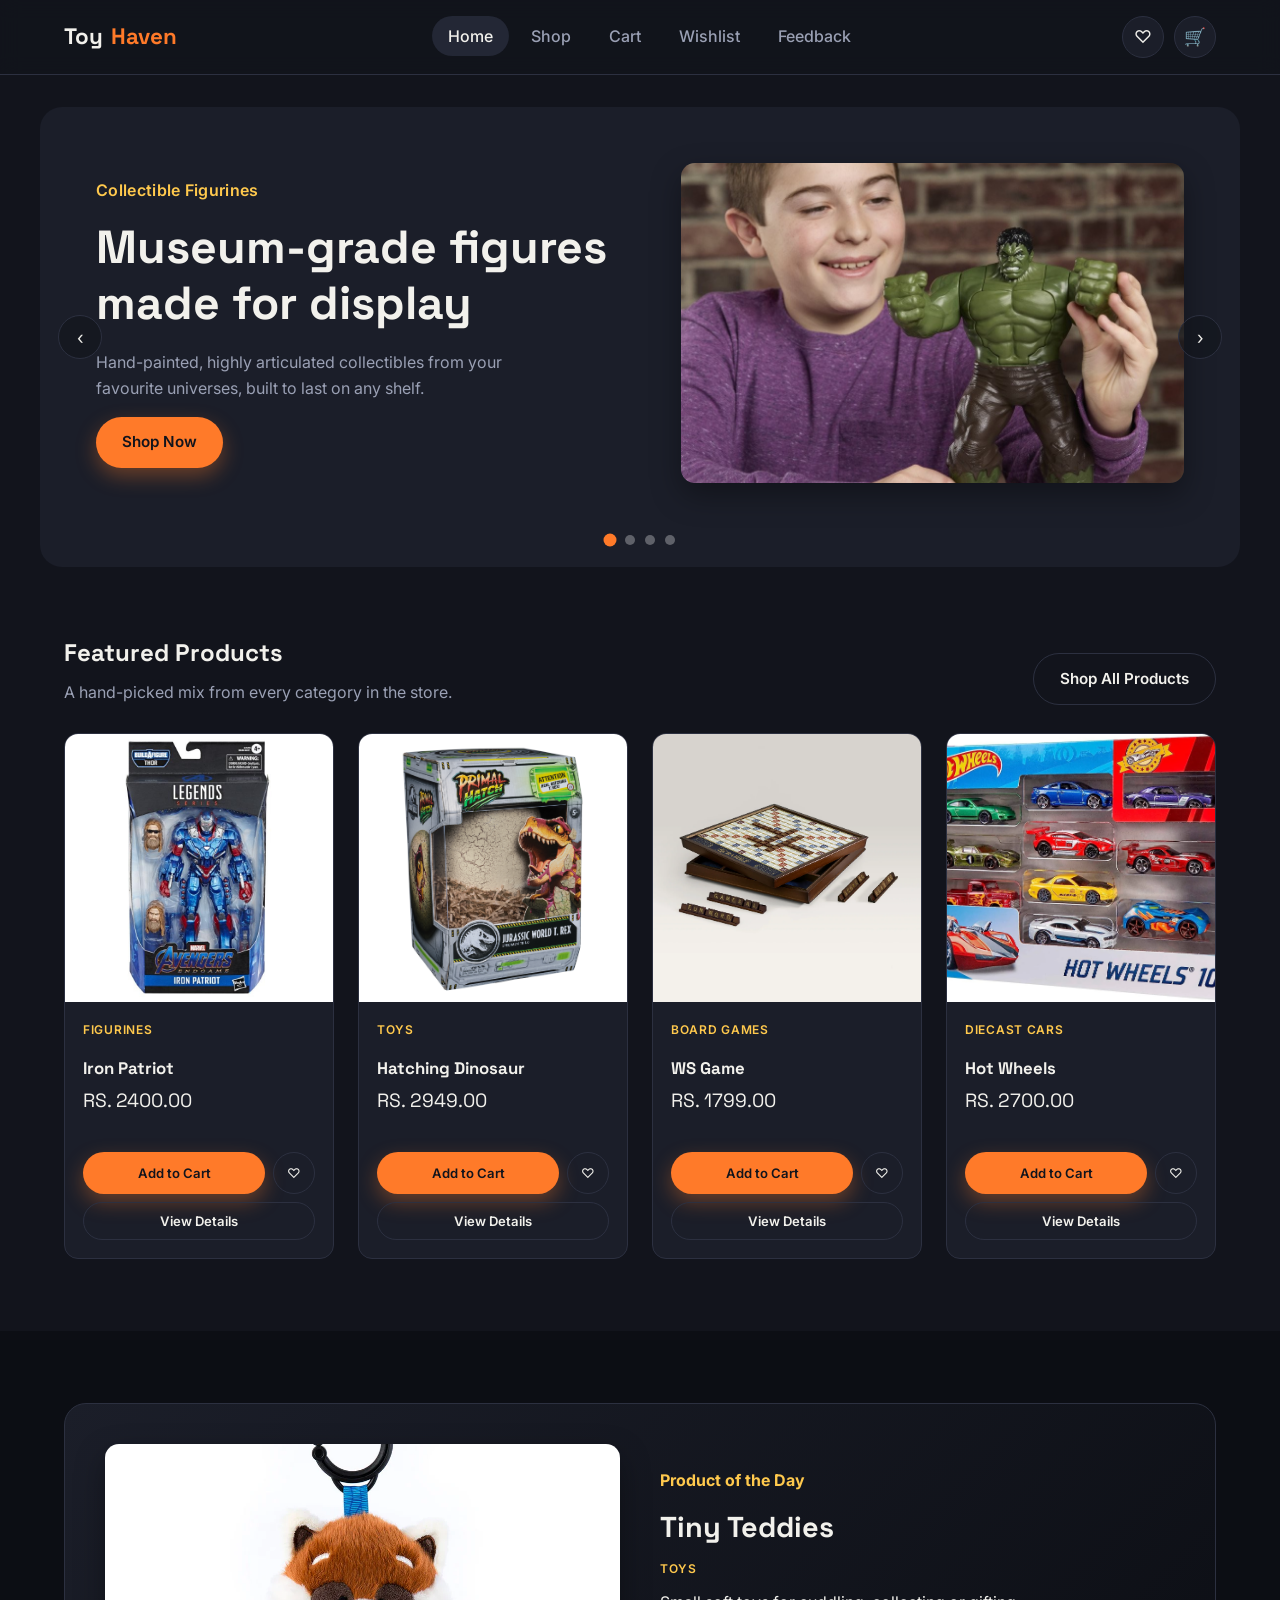
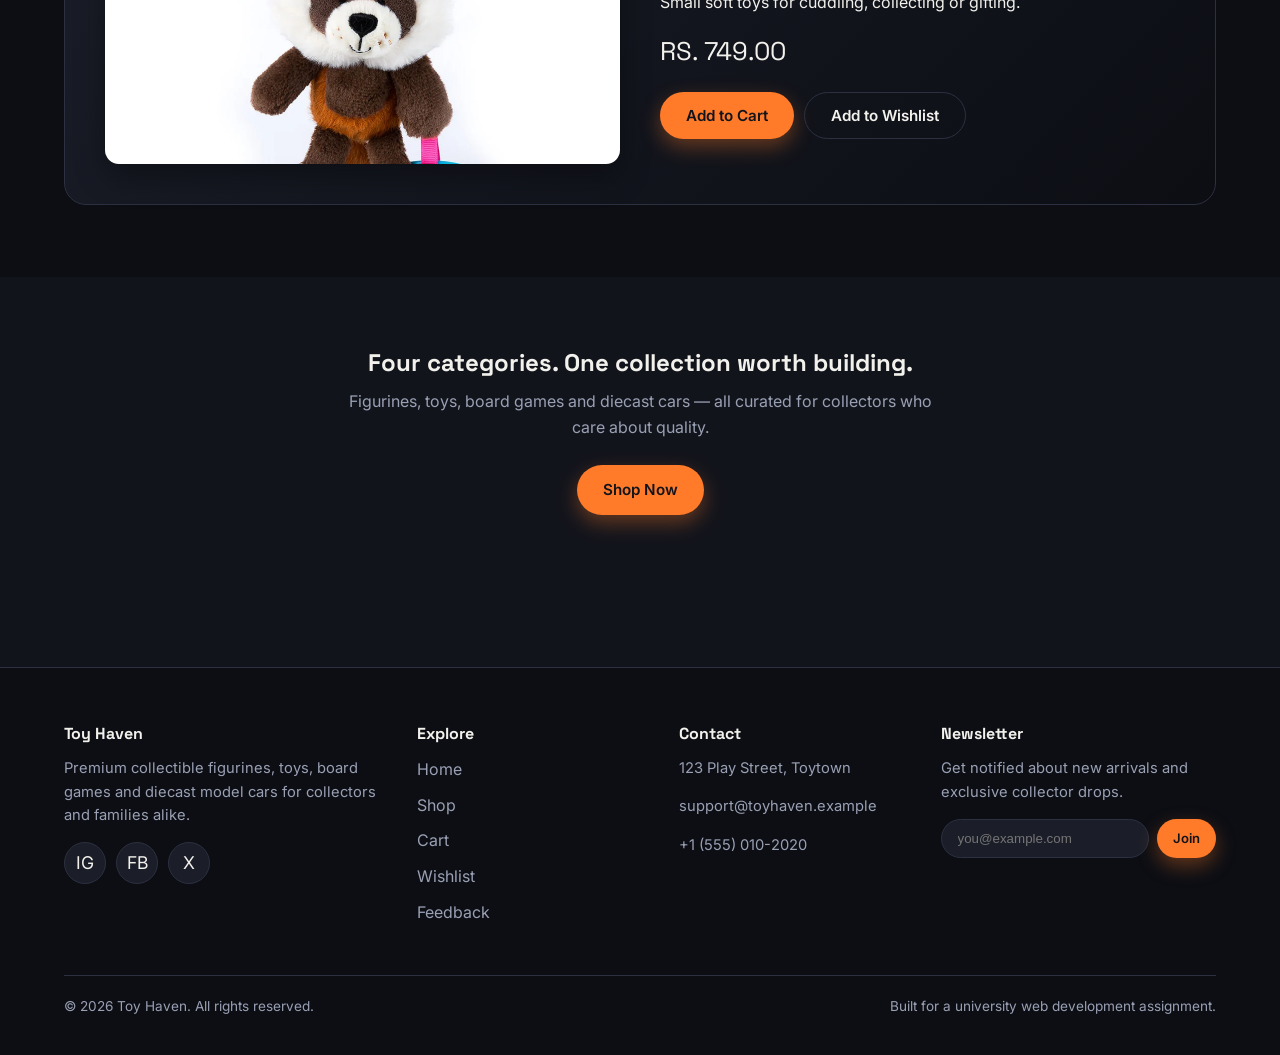
==== index.html @ 48062bab "Toy Haven website" ====
<!DOCTYPE html>
<html lang="en">
<head>
  <meta charset="UTF-8">
  <meta name="viewport" content="width=device-width, initial-scale=1.0">
  <title>Toy Haven | Premium Toys, Figurines &amp; Collectibles</title>
  <meta name="description" content="Toy Haven is a modern online toy and collectible store selling figurines, toys, board games and diecast model cars.">
  <link rel="icon" type="image/svg+xml" href="favicon.svg">
  <link rel="manifest" href="manifest.json">
  <meta name="theme-color" content="#ff7a29">
  <link rel="preconnect" href="https://fonts.googleapis.com">
  <link rel="preconnect" href="https://fonts.gstatic.com" crossorigin>
  <link href="https://fonts.googleapis.com/css2?family=Space+Grotesk:wght@500;600;700&family=Inter:wght@400;500;600&display=swap" rel="stylesheet">
  <link rel="stylesheet" href="style.css">
</head>
<body data-page="home">

  <header class="site-header">
    <nav class="navbar" aria-label="Main navigation">
      <a href="index.html" class="logo">Toy<span>Haven</span></a>

      <ul class="nav-links" id="navLinks">
        <li><a href="index.html" data-page="home">Home</a></li>
        <li><a href="products.html" data-page="products">Shop</a></li>
        <li><a href="cart.html" data-page="cart">Cart</a></li>
        <li><a href="wishlist.html" data-page="wishlist">Wishlist</a></li>
        <li><a href="feedback.html" data-page="feedback">Feedback</a></li>
      </ul>

      <div class="nav-icons">
        <a href="wishlist.html" class="icon-link" aria-label="View wishlist">
          &#9825;<span class="badge wishlist-count" style="display:none">0</span>
        </a>
        <a href="cart.html" class="icon-link" aria-label="View cart, items">
          &#128722;<span class="badge cart-count" style="display:none">0</span>
        </a>
        <button type="button" class="hamburger" aria-label="Toggle navigation menu" aria-expanded="false" aria-controls="navLinks">
          <span></span><span></span><span></span>
        </button>
      </div>
    </nav>
  </header>

  <main>
    <h1 class="visually-hidden">Toy Haven – Toys and Collectibles</h1>
    <!-- ============ HERO / AUTO-ROTATING SLIDER ============ -->
    <section class="hero" aria-label="Featured categories">
      <div class="slider" aria-roledescription="carousel">
        <div class="slide active">
          <div class="slide-copy">
            <p class="eyebrow">Collectible Figurines</p>
            <h2>Museum-grade figures made for display</h2>
            <p>Hand-painted, highly articulated collectibles from your favourite universes, built to last on any shelf.</p>
            <a class="btn btn-primary" href="products.html?category=figurines">Shop Now</a>
          </div>
          <div class="slide-image">
           <img src="images/HULK%2011.8%20Inches%20Figure.jpg" alt="Hulk collectible figure">
          </div>
        </div>

        <div class="slide">
          <div class="slide-copy">
            <p class="eyebrow">Toys</p>
            <h2>Playtime that sparks imagination</h2>
            <p>From remote control cars to building block sets, our toy range is built for hours of hands-on fun.</p>
            <a class="btn btn-primary" href="products.html?category=toys">Shop Now</a>
          </div>
          <div class="slide-image">
            <img src="images/dinosaur.jpg" alt="Hatching dinosaur egg toy">
        </div>
        </div>

        <div class="slide">
          <div class="slide-copy">
            <p class="eyebrow">Board Games</p>
            <h2>Game night, upgraded</h2>
            <p>Strategy epics, party classics and cooperative mysteries for every kind of table.</p>
            <a class="btn btn-primary" href="products.html?category=boardgames">Shop Now</a>
          </div>
          <div class="slide-image">
            <img src="images/WS%20Game%20Company.webp" alt="WS board game">
          </div>
        </div>

        <div class="slide">
          <div class="slide-copy">
            <p class="eyebrow">Diecast Model Cars</p>
            <h2>Precision scale replicas</h2>
            <p>From vintage muscle cars to modern supercars, each model is finished with real metal detailing.</p>
            <a class="btn btn-primary" href="products.html?category=diecast">Shop Now</a>
          </div>
          <div class="slide-image">
            <img src="images/Hot%20Wheels%20Car%2010%20pack.webp" alt="Hot Wheels model car collection">
          </div>
        </div>

        <button type="button" class="slider-arrow prev" aria-label="Previous slide">&#8249;</button>
        <button type="button" class="slider-arrow next" aria-label="Next slide">&#8250;</button>
        <div class="slider-dots" role="tablist" aria-label="Choose a slide"></div>
      </div>
    </section>

    <!-- ============ FEATURED PRODUCTS ============ -->
    <section class="section" aria-labelledby="featuredHeading">
      <div class="container">
        <div class="section-heading">
          <div>
            <h2 id="featuredHeading">Featured Products</h2>
            <p>A hand-picked mix from every category in the store.</p>
          </div>
          <a class="btn btn-outline" href="products.html">Shop All Products</a>
        </div>
        <div class="product-grid" id="featuredProducts">
          <!-- JavaScript renders featured product cards here -->
        </div>
      </div>
    </section>

    <!-- ============ PRODUCT OF THE DAY ============ -->
    <section class="section section-alt" aria-labelledby="potdHeading">
      <div class="container">
        <h2 id="potdHeading" class="visually-hidden">Product of the Day</h2>
        <div class="potd" id="productOfDay">
          <!-- JavaScript renders today's featured product here -->
        </div>
      </div>
    </section>

    <!-- ============ CATEGORY CALL TO ACTION ============ -->
    <section class="section" aria-labelledby="ctaHeading">
      <div class="container" style="text-align:center;">
        <h2 id="ctaHeading">Four categories. One collection worth building.</h2>
        <p style="color:var(--text-muted); max-width:60ch; margin:0 auto 24px;">
          Figurines, toys, board games and diecast cars — all curated for collectors who care about quality.
        </p>
        <a class="btn btn-primary" href="products.html">Shop Now</a>
      </div>
    </section>
  </main>

  <footer class="site-footer">
    <div class="container">
      <div class="footer-grid">
        <section class="footer-col" aria-label="About Toy Haven">
          <h3>Toy Haven</h3>
          <p>Premium collectible figurines, toys, board games and diecast model cars for collectors and families alike.</p>
          <div class="social-links">
            <a href="#" class="icon-link" aria-label="Toy Haven on Instagram">IG</a>
            <a href="#" class="icon-link" aria-label="Toy Haven on Facebook">FB</a>
            <a href="#" class="icon-link" aria-label="Toy Haven on X">X</a>
          </div>
        </section>

        <nav class="footer-col" aria-label="Footer navigation">
          <h3>Explore</h3>
          <ul>
            <li><a href="index.html">Home</a></li>
            <li><a href="products.html">Shop</a></li>
            <li><a href="cart.html">Cart</a></li>
            <li><a href="wishlist.html">Wishlist</a></li>
            <li><a href="feedback.html">Feedback</a></li>
          </ul>
        </nav>

        <section class="footer-col" aria-label="Contact information">
          <h3>Contact</h3>
          <address style="font-style:normal; color:var(--text-muted);">
            <p>123 Play Street, Toytown</p>
            <p>support@toyhaven.example</p>
            <p>+1 (555) 010-2020</p>
          </address>
        </section>

        <section class="footer-col" aria-label="Newsletter subscription">
          <h3>Newsletter</h3>
          <p>Get notified about new arrivals and exclusive collector drops.</p>
          <form id="newsletterForm" class="newsletter-form">
            <label class="visually-hidden" for="newsletterEmail">Email address</label>
            <input type="email" id="newsletterEmail" name="email" placeholder="you@example.com" autocomplete="email" required>
            <button type="submit" class="btn btn-primary btn-small">Join</button>
          </form>
          <p id="newsletterMessage" class="form-message" role="status"></p>
        </section>
      </div>

      <div class="footer-bottom">
        <p>&copy; 2026 Toy Haven. All rights reserved.</p>
        <p>Built for a university web development assignment.</p>
      </div>
    </div>
  </footer>

  <script src="script.js"></script>
</body>
</html>
---- style.css ----
/* =========================================================
   TOY HAVEN — SHARED STYLESHEET
   Used by every page. Organised into clear sections so it
   is easy to find and explain each part during a viva.
   ========================================================= */

/* ---------- 1. DESIGN TOKENS (CSS VARIABLES) ---------- */
:root {
  /* Colour palette */
  --bg: #12141c;              /* deep charcoal / navy background */
  --bg-alt: #0c0e14;          /* darker background for footer/contrast bands */
  --surface: #1b1e29;         /* card / panel surface */
  --surface-alt: #232735;     /* hover / raised surface */
  --border: #2c3040;          /* subtle borders */
  --text: #f2f1ec;            /* primary light text */
  --text-muted: #9aa0b4;      /* secondary text */
  --accent: #ff7a29;          /* bright orange accent */
  --accent-light: #ffc94d;    /* yellow accent */
  --accent-contrast: #12141c; /* text placed on top of accent */
  --success: #4fd18b;
  --danger: #ff6b6b;

  /* Typography */
  --font-display: "Space Grotesk", "Segoe UI", sans-serif;
  --font-body: "Inter", "Segoe UI", sans-serif;

  /* Layout */
  --max-width: 1200px;
  --radius-sm: 8px;
  --radius-md: 14px;
  --radius-lg: 22px;
  --shadow: 0 12px 30px rgba(0, 0, 0, 0.35);
  --shadow-soft: 0 6px 18px rgba(0, 0, 0, 0.25);
  --transition: 220ms ease;
}

/* ---------- 2. RESET & BASE ---------- */
* {
  box-sizing: border-box;
}

html {
  scroll-behavior: smooth;
}

body {
  margin: 0;
  background: var(--bg);
  color: var(--text);
  font-family: var(--font-body);
  line-height: 1.6;
  overflow-x: hidden; /* prevents horizontal scroll on mobile */
}

img {
  max-width: 100%;
  display: block;
}

a {
  color: inherit;
  text-decoration: none;
}

ul {
  list-style: none;
  margin: 0;
  padding: 0;
}

h1, h2, h3, h4 {
  font-family: var(--font-display);
  line-height: 1.2;
  margin: 0 0 0.5em;
}

p {
  margin: 0 0 1em;
}

button {
  font-family: var(--font-body);
  cursor: pointer;
}

.container {
  max-width: var(--max-width);
  margin: 0 auto;
  padding: 0 24px;
}

/* Visible keyboard focus state for accessibility */
a:focus-visible,
button:focus-visible,
input:focus-visible,
textarea:focus-visible,
select:focus-visible {
  outline: 3px solid var(--accent-light);
  outline-offset: 2px;
}

/* Respect users who prefer reduced motion */
@media (prefers-reduced-motion: reduce) {
  *, *::before, *::after {
    animation-duration: 0.001ms !important;
    animation-iteration-count: 1 !important;
    transition-duration: 0.001ms !important;
    scroll-behavior: auto !important;
  }
}

.visually-hidden {
  position: absolute;
  width: 1px;
  height: 1px;
  overflow: hidden;
  clip: rect(0 0 0 0);
  white-space: nowrap;
}

.section-heading {
  display: flex;
  align-items: flex-end;
  justify-content: space-between;
  gap: 16px;
  margin-bottom: 28px;
  flex-wrap: wrap;
}

.section-heading p {
  color: var(--text-muted);
  margin: 4px 0 0;
}

.section {
  padding: 72px 0;
}

.section-alt {
  background: var(--bg-alt);
}

/* Scroll reveal utility: elements fade + rise into place once visible */
.reveal {
  opacity: 0;
  transform: translateY(28px);
  transition: opacity 700ms ease, transform 700ms ease;
}

.reveal.is-visible {
  opacity: 1;
  transform: translateY(0);
}

/* ---------- 3. BUTTONS ---------- */
.btn {
  display: inline-flex;
  align-items: center;
  justify-content: center;
  gap: 8px;
  border: none;
  border-radius: 999px;
  padding: 13px 26px;
  font-weight: 600;
  font-size: 0.95rem;
  transition: transform var(--transition), box-shadow var(--transition), background var(--transition);
}

.btn-primary {
  background: var(--accent);
  color: var(--accent-contrast);
  box-shadow: 0 8px 20px rgba(255, 122, 41, 0.35);
}

.btn-primary:hover {
  transform: translateY(-2px);
  box-shadow: 0 12px 26px rgba(255, 122, 41, 0.45);
  background: var(--accent-light);
}

.btn-outline {
  background: transparent;
  color: var(--text);
  border: 1.5px solid var(--border);
}

.btn-outline:hover {
  border-color: var(--accent);
  color: var(--accent-light);
  transform: translateY(-2px);
}

.btn-small {
  padding: 9px 16px;
  font-size: 0.82rem;
}

.btn-danger {
  background: transparent;
  color: var(--danger);
  border: 1.5px solid rgba(255, 107, 107, 0.5);
}

.btn-danger:hover {
  background: rgba(255, 107, 107, 0.12);
  transform: translateY(-2px);
}

.btn-block {
  width: 100%;
}

.btn:disabled {
  opacity: 0.5;
  cursor: not-allowed;
  transform: none !important;
}

/* ---------- 4. HEADER / NAVIGATION ---------- */
.site-header {
  position: sticky;
  top: 0;
  z-index: 100;
  background: rgba(18, 20, 28, 0.85);
  backdrop-filter: blur(10px);
  border-bottom: 1px solid var(--border);
}

.navbar {
  display: flex;
  align-items: center;
  justify-content: space-between;
  padding: 16px 24px;
  max-width: var(--max-width);
  margin: 0 auto;
}

.logo {
  font-family: var(--font-display);
  font-size: 1.4rem;
  font-weight: 700;
  display: flex;
  align-items: center;
  gap: 8px;
}

.logo span {
  color: var(--accent);
}

.nav-links {
  display: flex;
  align-items: center;
  gap: 6px;
}

.nav-links a {
  padding: 10px 16px;
  border-radius: 999px;
  font-weight: 500;
  color: var(--text-muted);
  transition: background var(--transition), color var(--transition);
  position: relative;
}

.nav-links a:hover,
.nav-links a[aria-current="page"] {
  color: var(--text);
  background: var(--surface-alt);
}

.nav-icons {
  display: flex;
  align-items: center;
  gap: 10px;
}

.icon-link {
  position: relative;
  display: inline-flex;
  align-items: center;
  justify-content: center;
  width: 42px;
  height: 42px;
  border-radius: 50%;
  background: var(--surface);
  border: 1px solid var(--border);
  font-size: 1.1rem;
  transition: background var(--transition), transform var(--transition);
}

.icon-link:hover {
  background: var(--surface-alt);
  transform: translateY(-2px);
}

.badge {
  position: absolute;
  top: -6px;
  right: -6px;
  background: var(--accent);
  color: var(--accent-contrast);
  font-size: 0.68rem;
  font-weight: 700;
  min-width: 18px;
  height: 18px;
  border-radius: 999px;
  display: flex;
  align-items: center;
  justify-content: center;
  padding: 0 4px;
}

/* Animated hamburger button (hidden on desktop) */
.hamburger {
  display: none;
  flex-direction: column;
  justify-content: center;
  gap: 5px;
  width: 42px;
  height: 42px;
  background: var(--surface);
  border: 1px solid var(--border);
  border-radius: var(--radius-sm);
}

.hamburger span {
  display: block;
  width: 20px;
  height: 2px;
  margin: 0 auto;
  background: var(--text);
  transition: transform var(--transition), opacity var(--transition);
}

.hamburger[aria-expanded="true"] span:nth-child(1) {
  transform: translateY(7px) rotate(45deg);
}

.hamburger[aria-expanded="true"] span:nth-child(2) {
  opacity: 0;
}

.hamburger[aria-expanded="true"] span:nth-child(3) {
  transform: translateY(-7px) rotate(-45deg);
}

/* ---------- 5. HERO / SLIDER ---------- */
.hero {
  position: relative;
  overflow: hidden;
  border-radius: var(--radius-lg);
  margin: 32px auto 0;
  max-width: var(--max-width);
  background: var(--surface);
}

.slider {
  position: relative;
  min-height: 460px;
}

.slide {
  position: absolute;
  inset: 0;
  display: grid;
  grid-template-columns: 1.1fr 1fr;
  align-items: center;
  gap: 32px;
  padding: 56px;
  opacity: 0;
  visibility: hidden;
  transform: translateX(24px);
  transition: opacity 700ms ease, transform 700ms ease, visibility 700ms;
}

.slide.active {
  opacity: 1;
  visibility: visible;
  transform: translateX(0);
  position: relative;
}

.slide-copy .eyebrow {
  color: var(--accent-light);
  font-weight: 600;
  letter-spacing: 0.02em;
}

.slide-copy h2 {
  font-size: clamp(1.9rem, 4vw, 2.9rem);
  margin-bottom: 0.4em;
}

.slide-copy p {
  color: var(--text-muted);
  max-width: 46ch;
}

.slide-image {
  border-radius: var(--radius-md);
  overflow: hidden;
  box-shadow: var(--shadow);
}

.slide-image img {
  width: 100%;
  height: 320px;
  object-fit: cover;
}

.slider-dots {
  position: absolute;
  bottom: 22px;
  left: 50%;
  transform: translateX(-50%);
  display: flex;
  gap: 10px;
  z-index: 5;
}

.slider-dots button {
  width: 10px;
  height: 10px;
  border-radius: 50%;
  border: none;
  background: rgba(255, 255, 255, 0.3);
  padding: 0;
  transition: background var(--transition), transform var(--transition);
}

.slider-dots button[aria-current="true"] {
  background: var(--accent);
  transform: scale(1.3);
}

.slider-arrow {
  position: absolute;
  top: 50%;
  transform: translateY(-50%);
  z-index: 5;
  background: rgba(18, 20, 28, 0.6);
  border: 1px solid var(--border);
  color: var(--text);
  width: 44px;
  height: 44px;
  border-radius: 50%;
  font-size: 1.1rem;
  transition: background var(--transition);
}

.slider-arrow:hover {
  background: var(--accent);
  color: var(--accent-contrast);
}

.slider-arrow.prev { left: 18px; }
.slider-arrow.next { right: 18px; }

/* ---------- 6. PRODUCT CARDS ---------- */
.product-grid {
  display: grid;
  grid-template-columns: repeat(auto-fill, minmax(240px, 1fr));
  gap: 24px;
}

.product-card {
  background: var(--surface);
  border: 1px solid var(--border);
  border-radius: var(--radius-md);
  overflow: hidden;
  display: flex;
  flex-direction: column;
  transition: transform var(--transition), box-shadow var(--transition), border-color var(--transition);
}

.product-card:hover {
  transform: translateY(-6px);
  box-shadow: var(--shadow-soft);
  border-color: var(--accent);
}

.product-card figure {
  margin: 0;
  aspect-ratio: 1 / 1;
  overflow: hidden;
  background: var(--surface-alt);
}

.product-card img {
  width: 100%;
  height: 100%;
  object-fit: cover;
  transition: transform 400ms ease;
}

.product-card:hover img {
  transform: scale(1.06);
}

.product-body {
  padding: 18px;
  display: flex;
  flex-direction: column;
  gap: 6px;
  flex: 1;
}

.product-category {
  font-size: 0.75rem;
  text-transform: uppercase;
  letter-spacing: 0.06em;
  color: var(--accent-light);
  font-weight: 600;
}

.product-body h3 {
  font-size: 1.05rem;
  margin: 0;
}

.product-price {
  font-family: var(--font-display);
  font-size: 1.2rem;
  color: var(--text);
  margin-top: 2px;
}

.product-actions {
  margin-top: auto;
  display: flex;
  gap: 8px;
  flex-wrap: wrap;
  padding-top: 10px;
}

.product-actions .btn {
  flex: 1;
  padding: 10px 12px;
  font-size: 0.82rem;
  white-space: nowrap;
}

.icon-btn {
  width: 42px;
  height: 42px;
  border-radius: 50%;
  border: 1.5px solid var(--border);
  background: transparent;
  color: var(--text);
  display: inline-flex;
  align-items: center;
  justify-content: center;
  transition: border-color var(--transition), color var(--transition), transform var(--transition);
  flex: none !important;
}

.icon-btn:hover {
  border-color: var(--accent);
  color: var(--accent-light);
  transform: translateY(-2px);
}

.icon-btn.is-active {
  background: var(--accent);
  border-color: var(--accent);
  color: var(--accent-contrast);
}

.badge-tag {
  position: absolute;
  margin: 12px;
  background: var(--accent);
  color: var(--accent-contrast);
  font-size: 0.7rem;
  font-weight: 700;
  padding: 4px 10px;
  border-radius: 999px;
  text-transform: uppercase;
}

.product-card figure {
  position: relative;
}

/* ---------- 7. PRODUCT OF THE DAY ---------- */
.potd {
  display: grid;
  grid-template-columns: 1fr 1fr;
  gap: 40px;
  align-items: center;
  background: linear-gradient(135deg, var(--surface), var(--bg-alt));
  border: 1px solid var(--border);
  border-radius: var(--radius-lg);
  padding: 40px;
}

.potd-image {
  border-radius: var(--radius-md);
  overflow: hidden;
  box-shadow: var(--shadow);
}

.potd-image img {
  width: 100%;
  height: 320px;
  object-fit: cover;
}

.potd-copy .eyebrow {
  color: var(--accent-light);
  font-weight: 700;
}

.potd-copy h3 {
  font-size: 1.8rem;
}

.potd-copy .product-price {
  font-size: 1.6rem;
  margin: 10px 0 20px;
}

/* ---------- 8. FILTER / SEARCH TOOLBAR ---------- */
.toolbar {
  display: flex;
  flex-wrap: wrap;
  align-items: center;
  justify-content: space-between;
  gap: 16px;
  margin-bottom: 32px;
}

.filter-group {
  display: flex;
  gap: 8px;
  flex-wrap: wrap;
}

.filter-btn {
  background: var(--surface);
  border: 1px solid var(--border);
  color: var(--text-muted);
  padding: 10px 18px;
  border-radius: 999px;
  font-weight: 500;
  font-size: 0.88rem;
  transition: background var(--transition), color var(--transition), border-color var(--transition);
}

.filter-btn:hover {
  color: var(--text);
  border-color: var(--accent);
}

.filter-btn[aria-pressed="true"] {
  background: var(--accent);
  border-color: var(--accent);
  color: var(--accent-contrast);
}

.search-form {
  display: flex;
  align-items: center;
  gap: 8px;
  background: var(--surface);
  border: 1px solid var(--border);
  border-radius: 999px;
  padding: 6px 6px 6px 18px;
  min-width: 260px;
}

.search-form input {
  background: transparent;
  border: none;
  color: var(--text);
  font-size: 0.95rem;
  flex: 1;
  min-width: 0;
}

.search-form input:focus {
  outline: none;
}

.search-form button {
  background: var(--accent);
  color: var(--accent-contrast);
  border: none;
  width: 38px;
  height: 38px;
  border-radius: 50%;
  font-size: 1rem;
}

.results-note {
  color: var(--text-muted);
  margin-bottom: 20px;
  font-size: 0.92rem;
}

.empty-state {
  text-align: center;
  padding: 60px 24px;
  background: var(--surface);
  border: 1px dashed var(--border);
  border-radius: var(--radius-lg);
}

.empty-state h3 {
  margin-bottom: 8px;
}

.empty-state p {
  color: var(--text-muted);
}

/* ---------- 9. MODAL ---------- */
.modal-backdrop {
  position: fixed;
  inset: 0;
  background: rgba(8, 9, 14, 0.7);
  display: flex;
  align-items: center;
  justify-content: center;
  padding: 20px;
  z-index: 1000;
  opacity: 0;
  visibility: hidden;
  transition: opacity 250ms ease, visibility 250ms;
}

.modal-backdrop.is-open {
  opacity: 1;
  visibility: visible;
}

.modal {
  background: var(--surface);
  border: 1px solid var(--border);
  border-radius: var(--radius-lg);
  max-width: 760px;
  width: 100%;
  max-height: 90vh;
  overflow-y: auto;
  display: grid;
  grid-template-columns: 1fr 1fr;
  gap: 0;
  transform: scale(0.9) translateY(20px);
  transition: transform 300ms ease;
  position: relative;
}

.modal-backdrop.is-open .modal {
  transform: scale(1) translateY(0);
}

.modal-image {
  background: var(--surface-alt);
}

.modal-image img {
  width: 100%;
  height: 100%;
  object-fit: cover;
  min-height: 260px;
}

.modal-body {
  padding: 32px;
  display: flex;
  flex-direction: column;
  gap: 10px;
}

.modal-close {
  position: absolute;
  top: 14px;
  right: 14px;
  width: 38px;
  height: 38px;
  border-radius: 50%;
  border: 1px solid var(--border);
  background: var(--bg);
  color: var(--text);
  font-size: 1.1rem;
  z-index: 2;
}

.modal-close:hover {
  background: var(--accent);
  color: var(--accent-contrast);
}

.modal-actions {
  display: flex;
  gap: 10px;
  margin-top: 12px;
  flex-wrap: wrap;
}

/* ---------- 10. FOOTER ---------- */
.site-footer {
  background: var(--bg-alt);
  border-top: 1px solid var(--border);
  padding: 56px 0 24px;
  margin-top: 80px;
}

.footer-grid {
  display: grid;
  grid-template-columns: 1.4fr 1fr 1fr 1.2fr;
  gap: 32px;
  margin-bottom: 40px;
}

.footer-col h3 {
  font-size: 1rem;
  margin-bottom: 14px;
}

.footer-col ul li {
  margin-bottom: 10px;
}

.footer-col ul a {
  color: var(--text-muted);
  transition: color var(--transition);
}

.footer-col ul a:hover {
  color: var(--accent-light);
}

.footer-col p {
  color: var(--text-muted);
  font-size: 0.92rem;
}

.social-links {
  display: flex;
  gap: 10px;
  margin-top: 10px;
}

.newsletter-form {
  display: flex;
  gap: 8px;
  margin-top: 12px;
}

.newsletter-form input {
  flex: 1;
  background: var(--surface);
  border: 1px solid var(--border);
  border-radius: 999px;
  padding: 11px 16px;
  color: var(--text);
  min-width: 0;
}

.newsletter-form input:focus {
  outline: none;
  border-color: var(--accent);
}

.form-message {
  font-size: 0.85rem;
  margin-top: 8px;
  min-height: 1.2em;
}

.form-message.success { color: var(--success); }
.form-message.error { color: var(--danger); }

.footer-bottom {
  border-top: 1px solid var(--border);
  padding-top: 20px;
  display: flex;
  justify-content: space-between;
  flex-wrap: wrap;
  gap: 10px;
  color: var(--text-muted);
  font-size: 0.85rem;
}

/* ---------- 11. FORMS (checkout / feedback) ---------- */
.form-card {
  background: var(--surface);
  border: 1px solid var(--border);
  border-radius: var(--radius-lg);
  padding: 32px;
}

fieldset {
  border: none;
  padding: 0;
  margin: 0 0 22px;
}

legend {
  font-family: var(--font-display);
  font-size: 1.1rem;
  margin-bottom: 14px;
  padding: 0;
}

.field {
  margin-bottom: 18px;
}

.field label {
  display: block;
  margin-bottom: 6px;
  font-weight: 500;
  font-size: 0.92rem;
}

.field input,
.field textarea,
.field select {
  width: 100%;
  background: var(--bg);
  border: 1.5px solid var(--border);
  border-radius: var(--radius-sm);
  padding: 12px 14px;
  color: var(--text);
  font-family: var(--font-body);
  font-size: 0.95rem;
}

.field input:focus,
.field textarea:focus,
.field select:focus {
  outline: none;
  border-color: var(--accent);
}

.field textarea {
  resize: vertical;
  min-height: 120px;
}

.field-error {
  color: var(--danger);
  font-size: 0.82rem;
  margin-top: 6px;
  min-height: 1.1em;
}

.field.has-error input,
.field.has-error textarea,
.field.has-error select {
  border-color: var(--danger);
}

.radio-group {
  display: flex;
  gap: 14px;
  flex-wrap: wrap;
}

.radio-option {
  display: flex;
  align-items: center;
  gap: 8px;
  background: var(--bg);
  border: 1.5px solid var(--border);
  border-radius: var(--radius-sm);
  padding: 12px 16px;
  flex: 1;
  min-width: 160px;
  transition: border-color var(--transition);
}

.radio-option:has(input:checked) {
  border-color: var(--accent);
}

.radio-option input {
  width: auto;
  accent-color: var(--accent);
}

/* ---------- 12. CART PAGE ---------- */
.cart-layout {
  display: grid;
  grid-template-columns: 2fr 1fr;
  gap: 32px;
  align-items: start;
}

.cart-item {
  display: grid;
  grid-template-columns: 90px 1fr auto auto;
  gap: 18px;
  align-items: center;
  background: var(--surface);
  border: 1px solid var(--border);
  border-radius: var(--radius-md);
  padding: 16px;
  margin-bottom: 16px;
}

.cart-item img {
  width: 90px;
  height: 90px;
  object-fit: cover;
  border-radius: var(--radius-sm);
}

.cart-item h3 {
  font-size: 1rem;
  margin-bottom: 4px;
}

.cart-item .product-category {
  font-size: 0.7rem;
}

.qty-control {
  display: flex;
  align-items: center;
  gap: 10px;
  background: var(--bg);
  border: 1px solid var(--border);
  border-radius: 999px;
  padding: 4px;
}

.qty-control button {
  width: 30px;
  height: 30px;
  border-radius: 50%;
  border: none;
  background: var(--surface-alt);
  color: var(--text);
  font-size: 1rem;
}

.qty-control button:hover {
  background: var(--accent);
  color: var(--accent-contrast);
}

.qty-control span {
  min-width: 20px;
  text-align: center;
  font-weight: 600;
}

.cart-item-total {
  text-align: right;
  font-family: var(--font-display);
  font-weight: 600;
}

.remove-link {
  background: none;
  border: none;
  color: var(--text-muted);
  font-size: 0.78rem;
  margin-top: 6px;
  text-decoration: underline;
}

.remove-link:hover {
  color: var(--danger);
}

.summary-card {
  background: var(--surface);
  border: 1px solid var(--border);
  border-radius: var(--radius-lg);
  padding: 28px;
  position: sticky;
  top: 100px;
}

.summary-row {
  display: flex;
  justify-content: space-between;
  margin-bottom: 12px;
  color: var(--text-muted);
}

.summary-row.total {
  color: var(--text);
  font-weight: 700;
  font-size: 1.2rem;
  border-top: 1px solid var(--border);
  padding-top: 16px;
  margin-top: 16px;
}

/* ---------- 13. WISHLIST ---------- */
.status-select {
  background: var(--bg);
  border: 1.5px solid var(--border);
  color: var(--text);
  border-radius: var(--radius-sm);
  padding: 8px 10px;
  font-size: 0.85rem;
}

.status-pill {
  display: inline-block;
  font-size: 0.72rem;
  font-weight: 700;
  text-transform: uppercase;
  padding: 4px 10px;
  border-radius: 999px;
  margin-bottom: 8px;
}

.status-interested { background: rgba(255, 201, 77, 0.18); color: var(--accent-light); }
.status-owned { background: rgba(79, 209, 139, 0.18); color: var(--success); }
.status-not-interested { background: rgba(255, 107, 107, 0.18); color: var(--danger); }

/* ---------- 14. FAQ ACCORDION ---------- */
.faq-list {
  max-width: 800px;
  margin: 0 auto;
}

.faq-item {
  border: 1px solid var(--border);
  border-radius: var(--radius-md);
  margin-bottom: 14px;
  background: var(--surface);
  overflow: hidden;
}

.faq-question {
  width: 100%;
  background: none;
  border: none;
  color: var(--text);
  text-align: left;
  padding: 18px 22px;
  font-size: 1rem;
  font-weight: 600;
  font-family: var(--font-body);
  display: flex;
  justify-content: space-between;
  align-items: center;
  gap: 12px;
}

.faq-question .icon {
  transition: transform var(--transition);
  font-size: 1.2rem;
  color: var(--accent);
  flex: none;
}

.faq-question[aria-expanded="true"] .icon {
  transform: rotate(45deg);
}

.faq-answer {
  max-height: 0;
  overflow: hidden;
  transition: max-height 350ms ease, padding 350ms ease;
  padding: 0 22px;
  color: var(--text-muted);
}

.faq-answer.is-open {
  max-height: 300px;
  padding: 0 22px 20px;
}

/* ---------- 15. SUCCESS / ORDER CONFIRMATION ---------- */
.success-card {
  text-align: center;
  background: var(--surface);
  border: 1px solid var(--border);
  border-radius: var(--radius-lg);
  padding: 56px 32px;
  max-width: 560px;
  margin: 0 auto;
}

.success-icon {
  width: 84px;
  height: 84px;
  border-radius: 50%;
  background: var(--success);
  color: var(--bg);
  font-size: 2.4rem;
  display: flex;
  align-items: center;
  justify-content: center;
  margin: 0 auto 20px;
  animation: pop-in 500ms ease;
}

@keyframes pop-in {
  0% { transform: scale(0); opacity: 0; }
  70% { transform: scale(1.1); opacity: 1; }
  100% { transform: scale(1); }
}

.order-ref {
  display: inline-block;
  background: var(--bg);
  border: 1px dashed var(--accent);
  color: var(--accent-light);
  padding: 8px 18px;
  border-radius: 999px;
  font-family: var(--font-display);
  margin: 16px 0 24px;
}

/* ---------- 16. PAGE HERO BANNER (inner pages) ---------- */
.page-banner {
  padding: 48px 0 24px;
  text-align: left;
}

.page-banner p {
  color: var(--text-muted);
  max-width: 60ch;
}

/* ---------- 17. RESPONSIVE ---------- */
@media (max-width: 960px) {
  .footer-grid {
    grid-template-columns: 1fr 1fr;
  }
  .cart-layout {
    grid-template-columns: 1fr;
  }
  .summary-card {
    position: static;
  }
  .potd {
    grid-template-columns: 1fr;
  }
  .potd-image img {
    height: 240px;
  }
}

@media (max-width: 760px) {
  .nav-links {
    position: fixed;
    top: 74px;
    left: 0;
    right: 0;
    background: var(--bg);
    border-bottom: 1px solid var(--border);
    flex-direction: column;
    align-items: stretch;
    padding: 16px;
    gap: 4px;
    transform: translateY(-140%);
    opacity: 0;
    transition: transform 320ms ease, opacity 320ms ease;
    z-index: 90;
  }

  .nav-links.is-open {
    transform: translateY(0);
    opacity: 1;
  }

  .nav-links a {
    padding: 14px 16px;
  }

  .hamburger {
    display: flex;
  }

  .slide {
    grid-template-columns: 1fr;
    padding: 32px;
  }

  .slide-image {
    order: -1;
  }

  .slide-image img {
    height: 200px;
  }

  .slider {
    min-height: 620px;
  }

  .modal {
    grid-template-columns: 1fr;
  }

  .modal-image img {
    min-height: 200px;
  }

  .footer-grid {
    grid-template-columns: 1fr;
  }

  .cart-item {
    grid-template-columns: 70px 1fr;
    grid-template-areas:
      "img info"
      "qty total";
  }

  .cart-item img { grid-area: img; width: 70px; height: 70px; }
  .cart-item .cart-item-info { grid-area: info; }
  .cart-item .qty-control { grid-area: qty; }
  .cart-item .cart-item-total { grid-area: total; }

  .toolbar {
    flex-direction: column;
    align-items: stretch;
  }

  .search-form {
    min-width: 0;
  }
}

@media (max-width: 480px) {
  .container {
    padding: 0 16px;
  }

  .section {
    padding: 48px 0;
  }

  .form-card,
  .success-card {
    padding: 22px;
  }
}

/* Stack banner content and position arrows on mobile and tablet */
@media (max-width: 960px) {
  .slide {
    grid-template-columns: 1fr;
    padding: 32px;
  }

  .slide-image {
    order: -1;
  }

  .slide-image img {
    height: 200px;
  }

  .slider-arrow {
    top: 132px;
  }
}
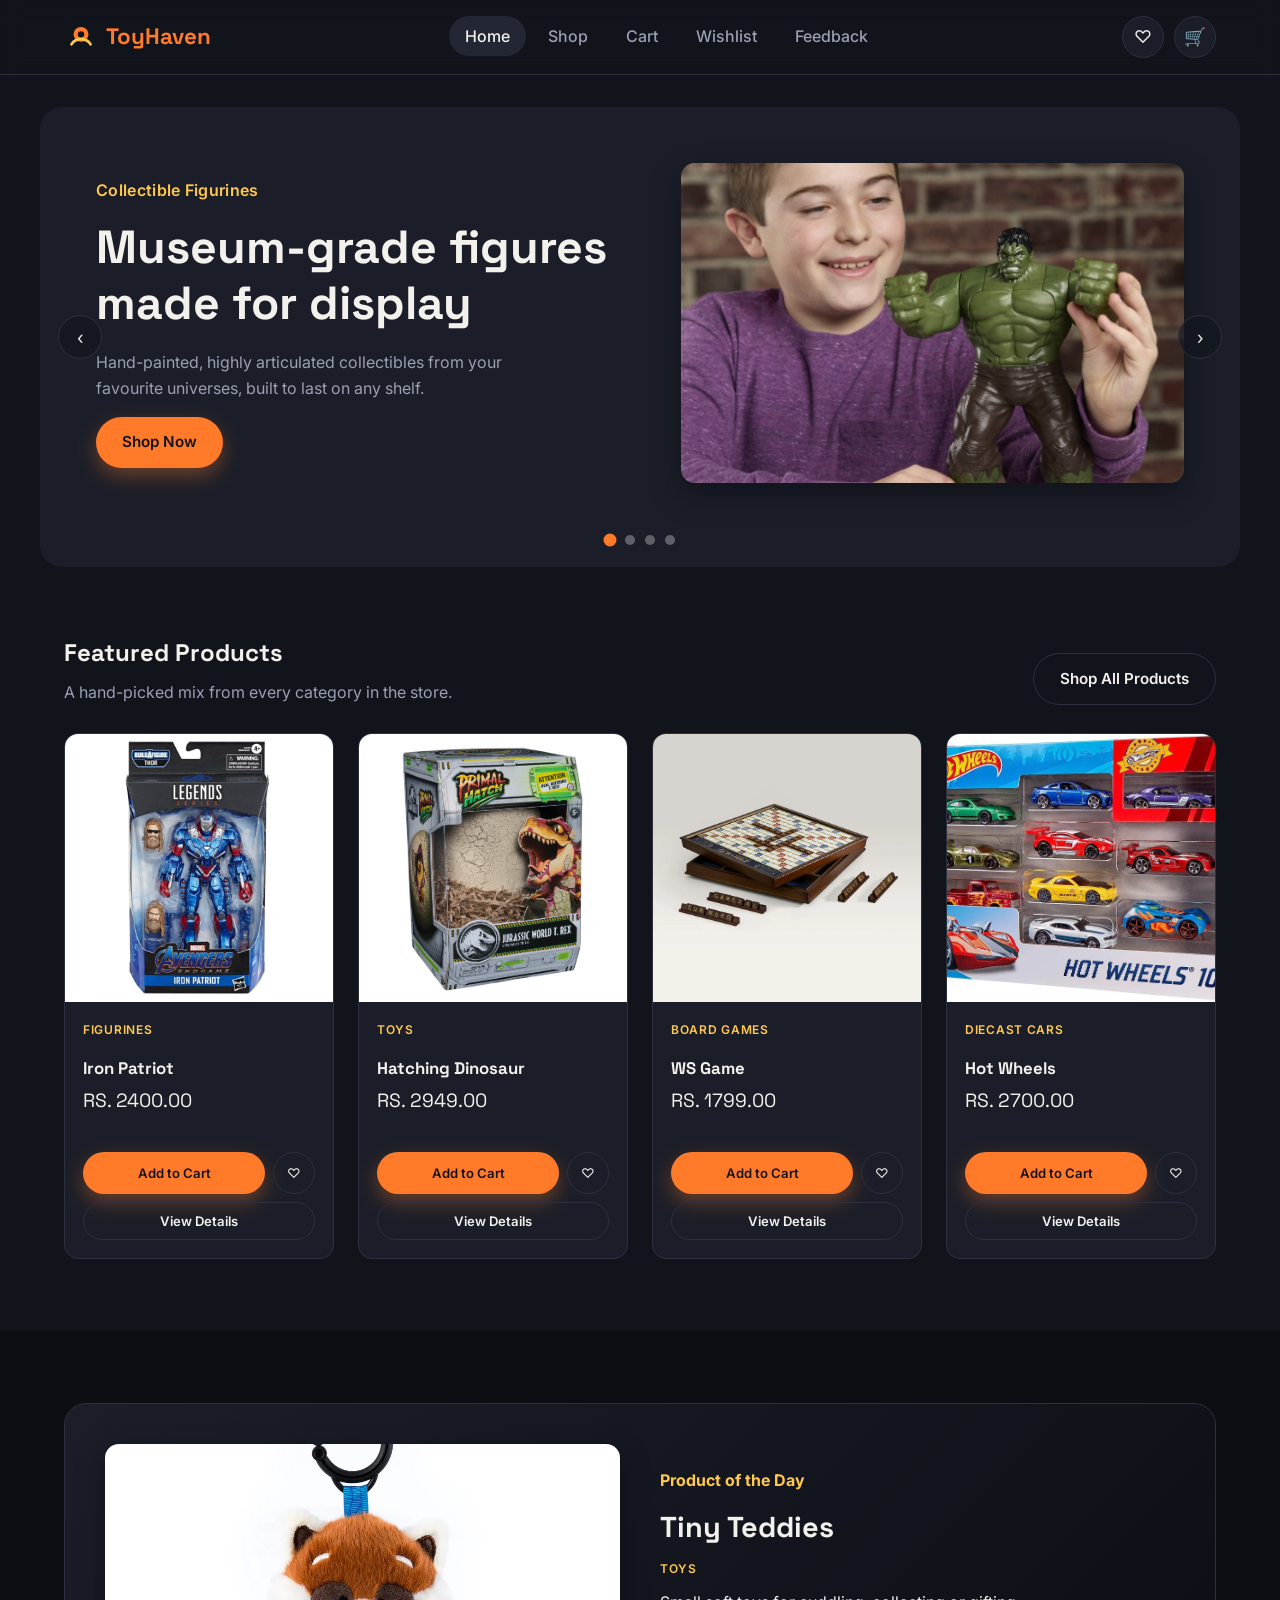
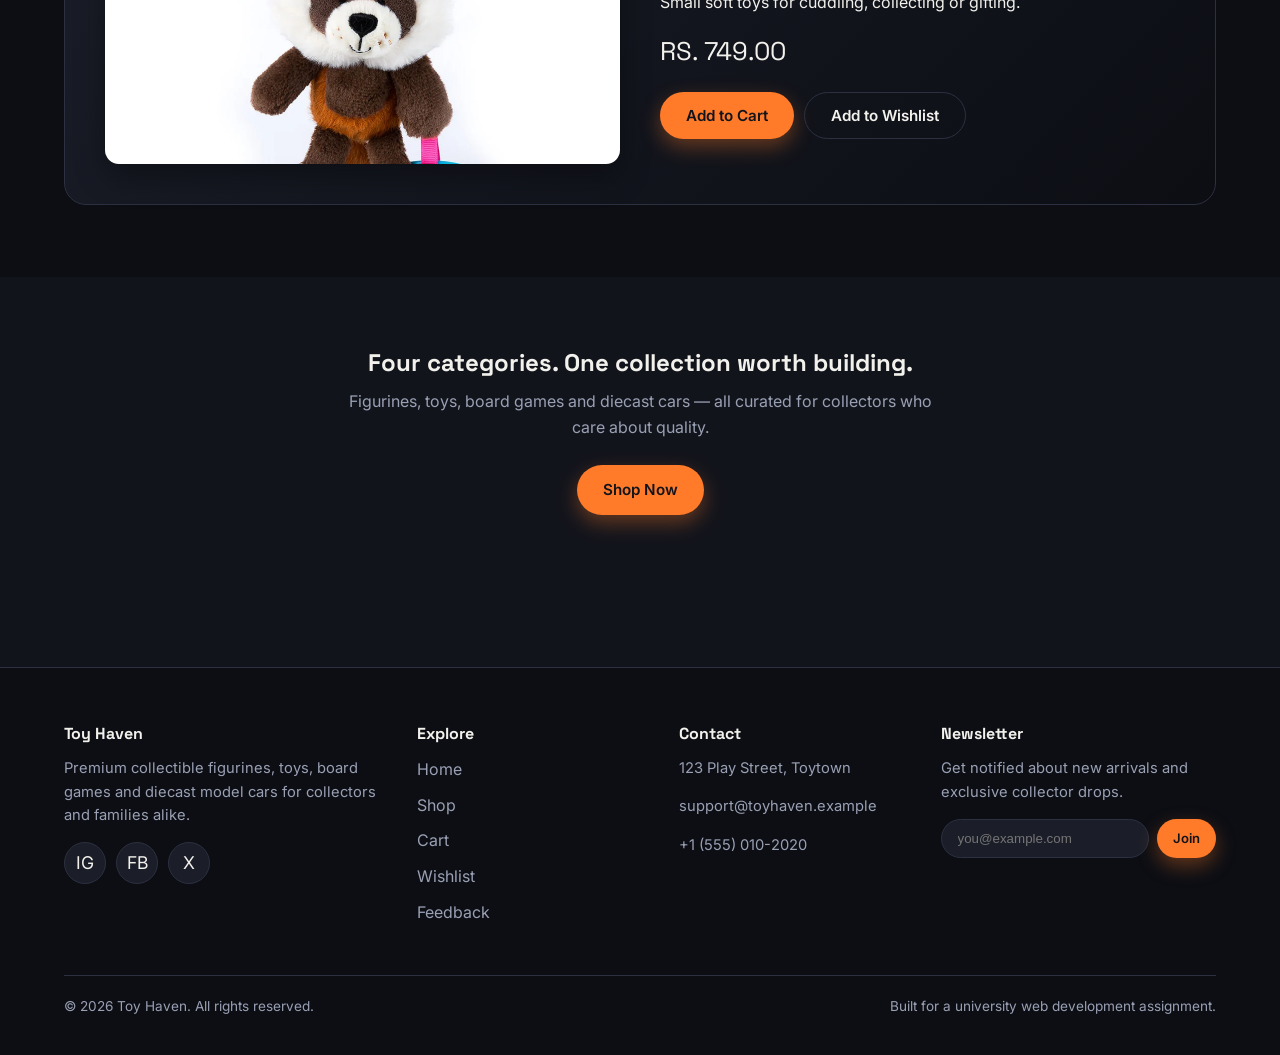
==== commit 6dd5e487: "Add files via upload" ====
--- a/index.html
+++ b/index.html
@@ -17,7 +17,10 @@
 
   <header class="site-header">
     <nav class="navbar" aria-label="Main navigation">
-      <a href="index.html" class="logo">Toy<span>Haven</span></a>
+      <a href="index.html" class="logo">
+  <img src="favicon.svg" alt="" width="34" height="34">
+  <span>Toy<span>Haven</span></span>
+</a>
 
       <ul class="nav-links" id="navLinks">
         <li><a href="index.html" data-page="home">Home</a></li>
